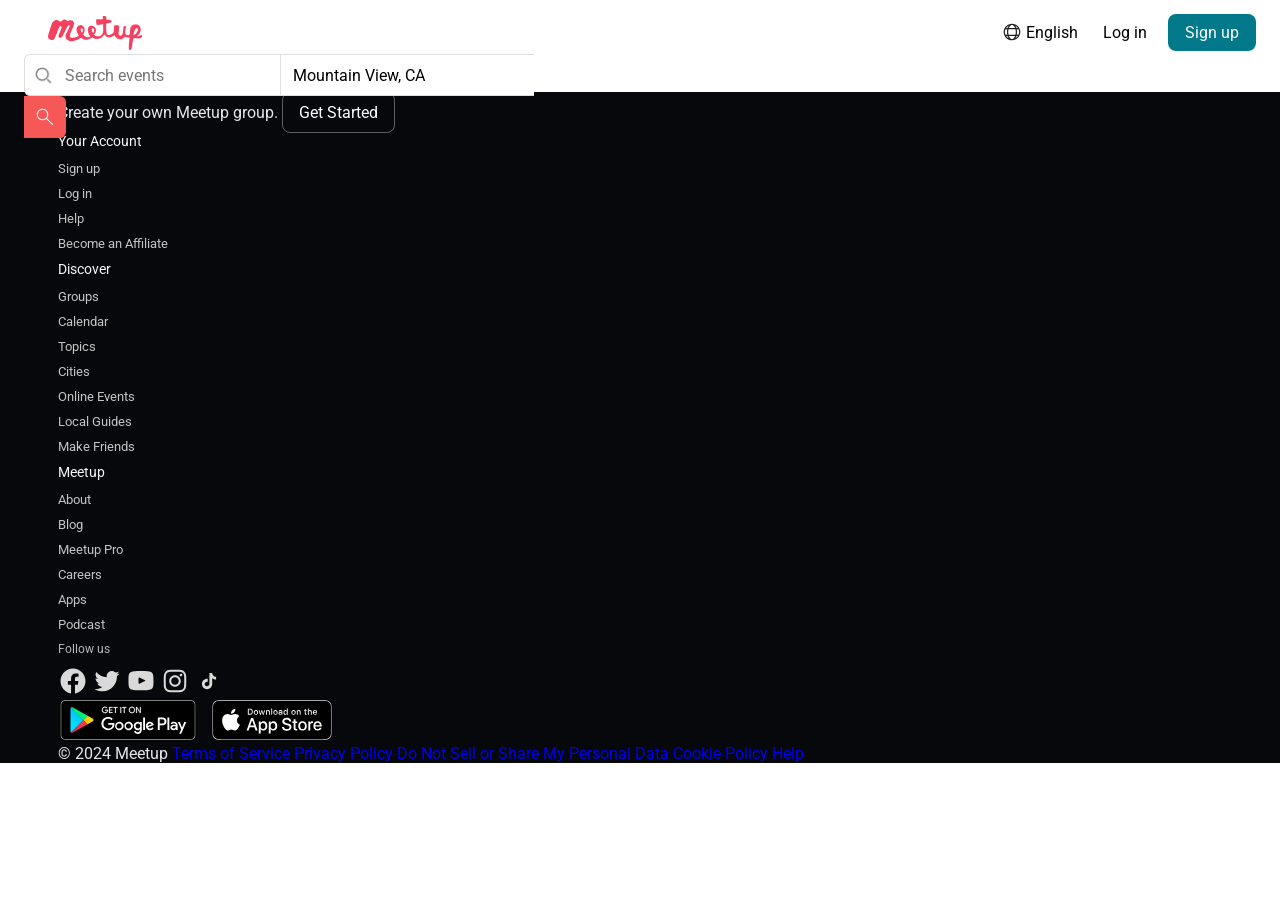
==== events.html @ e168e762 "add adaptiv" ====
<!DOCTYPE html>
<html lang="en">
  <head>
    <meta charset="UTF-8" />
    <meta name="viewport" content="width=device-width, initial-scale=1.0" />
    <title>Final-Project-Front-end</title>
    <link rel="stylesheet" href="./styles/style.css" />

    <link rel="preconnect" href="https://fonts.googleapis.com" />
    <link rel="preconnect" href="https://fonts.gstatic.com" crossorigin />
    <link
      href="https://fonts.googleapis.com/css2?family=Roboto:ital,wght@0,100..900;1,100..900&display=swap"
      rel="stylesheet"
    />

    <link
      rel="stylesheet"
      href="https://fonts.googleapis.com/css2?family=Material+Symbols+Outlined:opsz,wght,FILL,GRAD@20..48,100..700,0..1,-50..200"
    />
  </head>

  <body>
    <div class="container">
      <!-- -------Header------- -->
      <header>
        <div class="headerFlex">
          <div class="logo-btn">
            <a href="/" class="logo">
              <img src="./assets/logo/meetup_logo.svg" alt="Meetup logo" />
            </a>
          </div>

          <div class="search-bar">
            <input
              type="text"
              class="search-input"
              name="search"
              placeholder="Search events"
            />
            <input
              type="text"
              class="location-input"
              name="city search"
              value="Mountain View, CA"
            />
          </div>
          <button class="search-button">
            <span class="material-symbols-outlined"> search </span>
          </button>
        </div>

        <div class="headerMenu">
          <div class="choose-language-wrapper">
            <div class="globe-icon">
              <img src="./assets/icons/globe.svg" alt="Globe icon" />
            </div>
            <span class="language">English</span>
          </div>
          <div class="login-signup">
            <button class="button login-btn">Log in</button>
            <button class="button signup-btn">Sign up</button>
          </div>
        </div>
      </header>

      <!-- -------Main------- -->
      <main></main>

      <!-- -------footer------- -->

      <footer class="footer">
        <div class="footer-container">
          <div class="container footer__cta">
            <span>Create your own Meetup group.</span>
            <button class="btn-outline" type="button">Get Started</button>
          </div>

          <div class="container footer__cols">
            <div class="footerCol">
              <h4>Your Account</h4>
              <a href="#">Sign up</a>
              <a href="#">Log in</a>
              <a href="#">Help</a>
              <a href="#">Become an Affiliate</a>
            </div>

            <div class="footerCol">
              <h4>Discover</h4>
              <a href="#">Groups</a>
              <a href="#">Calendar</a>
              <a href="#">Topics</a>
              <a href="#">Cities</a>
              <a href="#">Online Events</a>
              <a href="#">Local Guides</a>
              <a href="#">Make Friends</a>
            </div>

            <div class="footerCol">
              <h4>Meetup</h4>
              <a href="#">About</a>
              <a href="#">Blog</a>
              <a href="#">Meetup Pro</a>
              <a href="#">Careers</a>
              <a href="#">Apps</a>
              <a href="#">Podcast</a>
            </div>
          </div>

          <div class="container footer__bottomRow">
            <div>
              <div class="footerSmallTitle">Follow us</div>
              <div class="footer__socials">
                <img src="./assets/icons/facebook.svg" alt="" />
                <img src="./assets/icons/twitter.svg" alt="" />
                <img src="./assets/icons/youtube.svg" alt="" />
                <img src="./assets/icons/instagram.svg" alt="" />
                <img src="./assets/icons/tiktok.svg" alt="" />
              </div>
            </div>

            <div class="footer__apps">
              <img src="./assets/logo/google_play.svg" alt="Google Play" />
              <img src="./assets/logo/app_store.svg" alt="App Store" />
            </div>
          </div>

          <div class="container footer__legal">
            <span>© 2024 Meetup</span>
            <a href="#">Terms of Service</a>
            <a href="#">Privacy Policy</a>
            <a href="#">Do Not Sell or Share My Personal Data</a>
            <a href="#">Cookie Policy</a>
            <a href="#">Help</a>
          </div>
        </div>
      </footer>
    </div>
  </body>
  <script src="./scripts/script.js"></script>
</html>
---- styles/style.css ----
* {
  margin: 0;
  padding: 0;
  box-sizing: border-box;
  font-family: "Roboto", sans-serif;
  font-size: 16px;
}

body {
  max-width: 1512px;
  margin: 0 auto;
}

a {
  text-decoration: none;
}

h1 {
  font-size: 42px;
  font-weight: 700;
}

h2 {
  font-size: 28px;
  font-weight: 600;
}

.section {
  padding: 56px 0;
}

@media (max-width: 480px) {
  * {
    font-size: 12px;
  }
  h1 {
    font-size: 25px;
  }
  h2 {
    font-size: 20px;
  }
}
/***** -- Footer -- *****/
.footer-container {
  max-width: 1196px;
  margin: 0 auto;
  padding: 0 16px;
}

.footer {
  margin-top: 28px;
  background: #07080b;
  color: #e5e7eb;
}

.footer-cta {
  padding: 28px 0;
  display: flex;
  align-items: center;
  gap: 16px;
  border-bottom: 1px solid rgba(240, 234, 234, 0.12);
  font-weight: 500;
}

.btn-outline {
  background: transparent;
  color: #fff;
  border: 1px solid rgba(255, 255, 255, 0.35);
  padding: 10px 16px;
  border-radius: 8px;
  cursor: pointer;
}

.btn-outline:hover {
  border-color: #fff;
}

.footer-cta .btn-outline {
  margin-left: 0;
  padding: 8px 14px;
  font-size: 14px;
  border-radius: 6px;
}

.footer-cols {
  padding: 32px 0;
  display: grid;
  grid-template-columns: repeat(3, minmax(180px, 1fr));
  gap: 32px;
  border-bottom: 0;
}

.footerCol h4 {
  margin: 0 0 12px;
  font-size: 14px;
  font-weight: 400;
  color: rgb(246, 247, 248);
}

.footerCol a {
  display: block;
  width: -moz-fit-content;
  width: fit-content;
  margin: 0 0 10px;
  font-size: 13px;
  color: rgb(197, 196, 196);
}

.footerCol a:hover {
  opacity: 1;
  text-decoration: underline;
}

.footer-bottomRow {
  padding: 24px 0;
  display: flex;
  align-items: flex-end;
  justify-content: space-between;
  gap: 18px;
  flex-wrap: wrap;
}

.footerSmallTitle {
  font-size: 12px;
  color: rgba(229, 231, 235, 0.8);
  margin-bottom: 10px;
}

.footer-socials {
  display: flex;
  align-items: center;
  gap: 14px;
}

.footer-socials img {
  width: 20px;
  height: 20px;
  opacity: 0.9;
}

.footer-socials img:hover {
  opacity: 1;
}

.footer-apps {
  display: flex;
  align-items: center;
  gap: 16px;
}

.footer-apps img {
  height: 38px;
}

.footer-legal {
  padding: 18px 0 24px;
  display: flex;
  align-items: center;
  justify-content: flex-start;
  gap: 16px;
  flex-wrap: wrap;
  font-size: 12px;
  color: rgba(229, 231, 235, 0.8);
  border-top: 0;
}

.footer-legal a {
  color: rgba(229, 231, 235, 0.8);
  white-space: nowrap;
}

.footer-legal a:hover {
  color: #fff;
  text-decoration: underline;
}

@media (max-width: 768px) {
  .footer-cols {
    grid-template-columns: repeat(3, minmax(0, 1fr));
    gap: 16px;
  }
}
@media (max-width: 520px) {
  .footer-apps {
    display: none;
  }
  .footer-legal a {
    display: none;
  }
}
/***** -- Header -- *****/
header {
  display: flex;
  padding: 16px 24px;
  height: 64px;
  position: relative;
}

/* ------headerFlex-------- */
.logo {
  margin-right: 40px;
}

.logo img {
  height: 34px;
}

.search-bar-container {
  display: flex;
}

.search-bar {
  display: flex;
  align-items: center;
  max-width: 592px;
  height: 42px;
  border: 1px solid #ddd;
  border-radius: 0.4rem 0 0 0.4rem;
  border-right: none;
  overflow: hidden;
  background-color: #fff;
  flex-grow: 1;
}

.search-input,
.location-input {
  height: 100%;
  border: none;
  padding: 0 12px;
  font-weight: regular;
  outline: none;
}

.search-input {
  flex: 1;
  padding-left: 40px;
  background-image: url(../assets/icons/search1.png);
  background-repeat: no-repeat;
  background-position: 0.5rem center;
  background-size: 1.3rem;
}

.location-input {
  width: 254px;
  border-left: 1px solid #e0e0e0;
}

.search-button {
  width: 42px;
  height: 42px;
  border: none;
  border-radius: 0 0.4rem 0.4rem 0;
  background-color: rgb(246, 88, 88);
  color: #fff;
  cursor: pointer;
  display: flex;
  align-items: center;
  justify-content: center;
}

.search-button:hover {
  background-color: #e04345;
}

.material-symbols-outlined {
  font-variation-settings: "FILL" 0, "wght" 200, "GRAD" 0, "opsz" 24;
}

/* ------headerMenu-------- */
.headerMenu {
  margin-left: auto;
  font-size: 16px;
  display: flex;
  align-items: center;
  gap: 1.5rem;
}

.choose-language-wrapper {
  display: flex;
  align-items: center;
  gap: 4px;
  cursor: pointer;
}

.globe-icon {
  display: flex;
  justify-content: center;
  align-items: center;
}

.button {
  padding: 8px 16px;
  cursor: pointer;
  border-radius: 8px;
  border: 1px solid transparent;
}

.login-btn {
  background-color: transparent;
  padding-left: 0px;
}

.login-btn:hover {
  background-color: #dff9f9;
}

.signup-btn {
  background-color: #02798a;
  color: #fff;
}

.signup-btn:hover {
  background-color: #025865;
}

@media (max-width: 1024px) {
  .location-input {
    display: none;
  }
}
@media (max-width: 768px) {
  .search-bar-container {
    position: absolute;
    top: 100%;
    margin: 8px auto;
    left: 24px;
    right: 24px;
    width: auto;
  }
  .headerMenu {
    font-size: 12px;
  }
  .logo {
    margin-right: 8px;
  }
}
@media (max-width: 480px) {
  .logo-btn {
    max-width: 100px;
    flex-shrink: 1;
  }
  .logo img {
    width: 100%;
    height: auto;
  }
  .headerMenu {
    gap: 0.5rem;
    flex-shrink: 0;
  }
  .search-input,
  .location-input {
    font-size: 12px;
  }
  .button {
    font-size: 12px;
    padding: 6px 12px;
  }
  .choose-language-wrapper {
    font-size: 12px;
  }
  .login-signup .login-btn {
    padding: 6px 0px;
    margin-right: 0.5rem;
  }
}
/***** -- Main -- *****/
main {
  max-width: 1196px;
  margin: 0 auto;
}

@media (max-width: 393px) {
  main {
    padding: 12px;
  }
}
.heading {
  display: flex;
  flex-direction: row;
  justify-content: space-between;
  align-items: center;
  margin-top: 68px;
}

.heading-data {
  max-width: 608px;
  flex-grow: 1;
}

h1 {
  margin-bottom: 24px;
  line-height: 52px;
}

.heading-data p {
  margin-bottom: 24px;
  line-height: 24px;
}

.Join-Meetup-btn {
  background-color: rgb(0, 121, 138);
  border-radius: 8px;
  width: 125px;
  height: 40px;
  cursor: pointer;
}

.Join-Meetup-btn:hover {
  background-color: #025865;
}

.Join-Meetup-btn a {
  display: flex;
  justify-content: center;
  align-items: center;
  height: 100%;
  color: white;
  text-decoration: none;
}

.heading-img {
  flex-grow: 1;
}

.heading-img img {
  display: block;
  margin: 0 auto;
}

.heading-img-adapt {
  display: none;
}

.heading-img-adapt img {
  display: block;
  margin: 0 auto 16px;
  width: 70%;
}

@media (max-width: 768px) {
  .heading-img-adapt {
    display: block;
  }
  .heading-img {
    display: none;
  }
  .Join-Meetup-btn {
    margin: 0 auto;
  }
}
@media (max-width: 480px) {
  .Join-Meetup-btn {
    width: 100px;
    height: 32px;
  }
}
/* -------Events Section------- */
.EventsNear-header,
.OnlineEvents-header {
  display: flex;
  flex-direction: row;
  justify-content: space-between;
  align-items: center;
}

.EventsNear-heading-search-bar,
.OnlineEvents-heading-search-bar {
  display: flex;
  flex-direction: row;
  align-items: center;
  gap: 8px;
}

.EventsNear-heading-search-bar h2 {
  width: 160px;
}

.EventsNear-search-bar {
  display: flex;
  flex-direction: row;
  align-items: center;
  padding: 12px 8px 8px 12px;
  color: rgb(0, 121, 138);
  background-color: rgba(151, 202, 209, 0.12);
  border-radius: 0.5rem;
}

.EventsNear-location-input {
  color: rgb(0, 121, 138);
  background-color: rgba(151, 202, 209, 0);
  font-size: 20px;
  font-weight: 600;
  border: none;
  border-radius: 0.5rem;
  width: 186px;
}

.EventsNear-edit-btn {
  width: 22px;
  height: 22px;
  border: none;
  color: rgb(0, 121, 138);
  background-color: rgba(151, 202, 209, 0);
}

.see-events-link {
  color: #00798a;
  font-weight: 500;
}

@media (max-width: 768px) {
  .EventsNear-heading-search-bar__right,
  .OnlineEvents-heading-search-bar__right {
    display: none;
  }
}
@media (max-width: 480px) {
  .EventsNear-location-input {
    width: 128px;
    font-size: 16px;
  }
  .EventsNear-heading-search-bar h2 {
    width: 110px;
  }
}
.join-meetup-inner {
  background-color: rgba(151, 202, 209, 0.08);
  border-radius: 8px;
  display: flex;
  align-items: center;
  justify-content: space-between;
  gap: 48px;
  padding: 24px 56px;
}

.join-meetup-content {
  max-width: 739px;
  display: flex;
  flex-direction: column;
  gap: 16px;
}

.join-meetup-image img {
  max-width: 340px;
  display: block;
}

.join-meet-up-btn {
  padding: 8px 16px;
  cursor: pointer;
  border-radius: 8px;
  width: 100%;
  max-width: 190px;
  background-color: #e32359;
  border: 1px solid #e32359;
  color: #fff;
}

.join-meet-up-btn:hover {
  background-color: #cf2253;
}

.join-meetup-image-adapt {
  display: none;
}

@media (max-width: 768px) {
  .join-meetup-image-adapt {
    display: block;
    margin: 0 auto;
  }
  .join-meetup-image {
    display: none;
  }
  .join-meet-up-btn {
    font-size: 16px;
  }
}
@media (max-width: 480px) {
  .join-meetup-image-adapt img {
    width: 95%;
  }
}
@media (max-width: 393px) {
  .join-meetup-image-adapt img {
    width: 80%;
  }
}
.categories {
  display: grid;
  grid-template-columns: repeat(8, 1fr);
  gap: 12px;
  margin-top: 20px;
}

.category {
  background: #f6fffe;
  border-radius: 12px;
  padding: 16px 12px;
  text-align: center;
  display: flex;
  flex-direction: column;
  align-items: center;
  justify-content: center;
  gap: 10px;
  min-height: 112px;
}

.category img {
  width: 20px;
  height: 20px;
  margin: 0;
  opacity: 0.9;
}

.category span {
  font-size: 13px;
  color: #1f242c;
  font-weight: 500;
  line-height: 1.25;
  max-width: 80px;
}

@media (max-width: 960px) {
  .categories {
    grid-template-columns: repeat(4, 1fr);
  }
}
@media (max-width: 520px) {
  .categories {
    grid-template-columns: repeat(2, 1fr);
  }
}
.section p {
  color: var(--muted);
  font-size: 14px;
  line-height: 1.5;
  margin-top: 10px;
}

.cities {
  display: grid;
  grid-template-columns: repeat(5, 1fr);
  gap: 22px;
  margin-top: 24px;
}

.city {
  text-align: center;
}

.city img {
  width: 205px;
  height: 205px;
  margin: 0 auto 10px;
  border-radius: 999px;
  -o-object-fit: cover;
     object-fit: cover;
}

.city p {
  font-weight: 500;
}

@media (max-width: 1280px) {
  .cities {
    grid-template-columns: repeat(4, 1fr);
  }
  .miami {
    display: none;
  }
}
@media (max-width: 960px) {
  .cities {
    grid-template-columns: repeat(2, 1fr);
  }
}
@media (max-width: 520px) {
  .city img {
    width: 180px;
    height: 180px;
  }
}
@media (max-width: 480px) {
  .city img {
    width: 153px;
    height: 153px;
  }
}
@media (max-width: 393px) {
  .cities {
    gap: 10px;
  }
}
.how {
  display: grid;
  grid-template-columns: 1fr 1fr;
  gap: 16px;
  margin-top: 24px;
}

.how-card {
  background: #eef6f7;
  border-radius: 16px;
  padding: 28px;
  display: flex;
  gap: 14px;
  align-items: flex-start;
}

.how-icon {
  width: 42px;
  height: 42px;
  border-radius: 12px;
  background: #e7f2f3;
  display: flex;
  align-items: center;
  justify-content: center;
  flex: 0 0 auto;
}

.how-icon img {
  width: 41px;
  height: 41px;
}

.how-card {
  align-items: flex-start;
}

.how-content {
  max-width: 380px;
}

.how-card h4 {
  margin: 0 0 6px;
  font-size: 20px;
}

.how-card p {
  margin: 0 0 10px;
  color: #6b7280;
  line-height: 1.45;
  font-size: 14px;
}

.how-card a {
  color: #0f766e;
  font-weight: 500;
  font-size: 14px;
}

@media (max-width: 768px) {
  .how {
    grid-template-columns: 1fr;
  }
}
@media (max-width: 480px) {
  .how h4 {
    font-size: 12px;
  }
  .how p {
    font-size: 10px;
  }
  .subtext {
    display: none;
  }
}
.subtext {
  margin: 8px 0 16px;
  color: #6b7280;
  max-width: 90ch;
  line-height: 1.55;
}

.posts {
  display: grid;
  grid-template-columns: repeat(3, 1fr);
  gap: 18px;
  margin-top: 24px;
}

.post img {
  width: 100%;
  aspect-ratio: 16/9;
  -o-object-fit: cover;
     object-fit: cover;
  border-radius: 14px;
}

.post h3 {
  margin: 10px 0 6px;
  font-size: 18px;
  line-height: 1.25;
}

.post p {
  margin: 0 0 10px;
  color: #6b7280;
  font-size: 16px;
  line-height: 1.5;
}

.post a {
  color: #0f766e;
  font-weight: 500;
  font-size: 14px;
}

.post a:hover {
  text-decoration: underline;
}

@media (max-width: 768px) {
  .posts {
    grid-template-columns: 1fr;
  }
}
@media (max-width: 480px) {
  .post h3 {
    font-size: 16px;
  }
  .post p {
    font-size: 12px;
  }
  .subtext {
    display: none;
  }
}/*# sourceMappingURL=style.css.map */
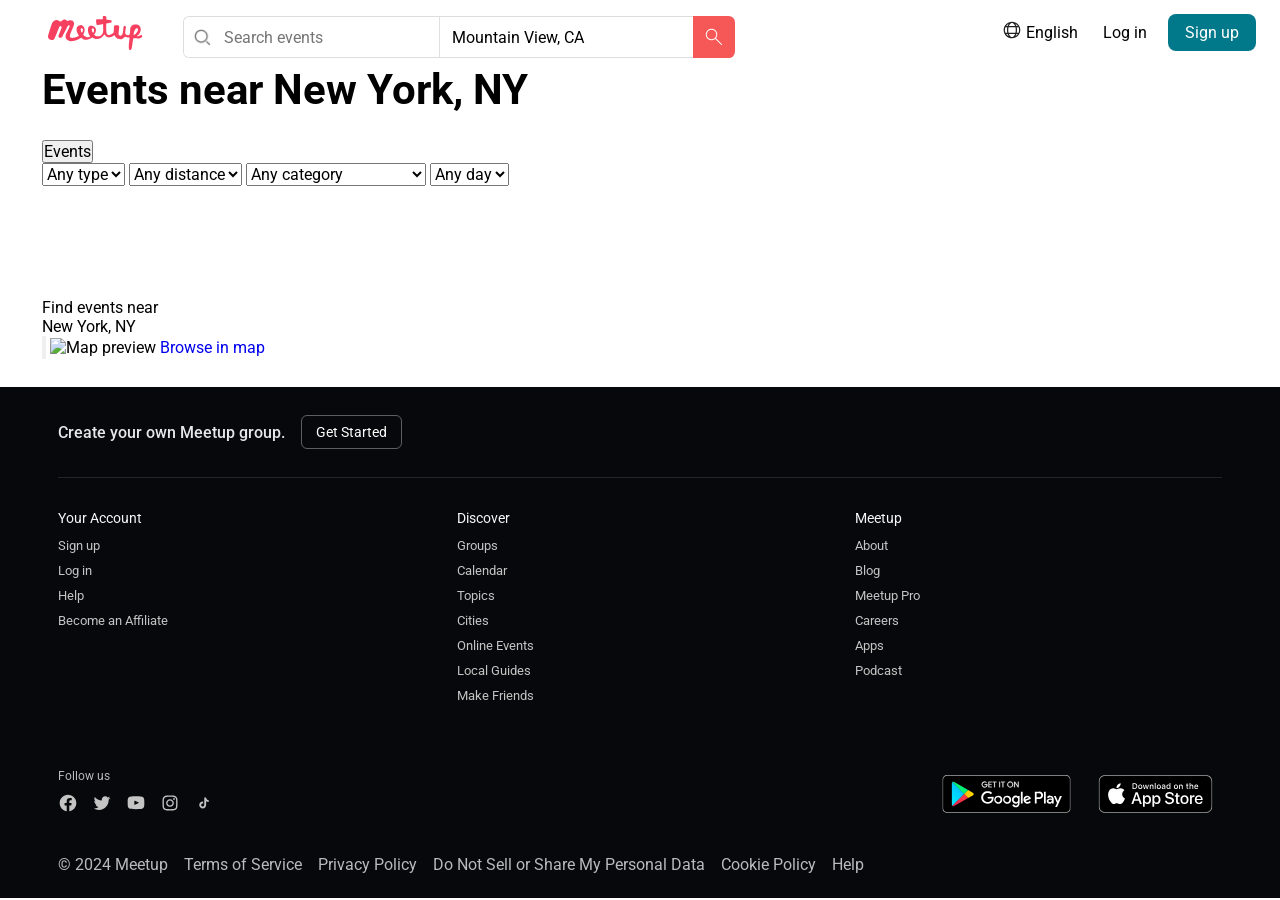
==== commit 8204e18b: "add js" ====
--- a/events.html
+++ b/events.html
@@ -23,13 +23,14 @@
     <div class="container">
       <!-- -------Header------- -->
       <header>
-        <div class="headerFlex">
-          <div class="logo-btn">
-            <a href="/" class="logo">
-              <img src="./assets/logo/meetup_logo.svg" alt="Meetup logo" />
-            </a>
-          </div>
-
+        <!-- <div class="headerFlex"> -->
+        <div class="logo">
+          <a href="/">
+            <img src="./assets/logo/meetup_logo.svg" alt="Meetup logo" />
+          </a>
+        </div>
+
+        <div class="search-bar-container">
           <div class="search-bar">
             <input
               type="text"
@@ -48,10 +49,11 @@
             <span class="material-symbols-outlined"> search </span>
           </button>
         </div>
-
-        <div class="headerMenu">
+        <!-- </div> -->
+
+        <div id="headerMenu" class="headerMenu">
           <div class="choose-language-wrapper">
-            <div class="globe-icon">
+            <div class="c">
               <img src="./assets/icons/globe.svg" alt="Globe icon" />
             </div>
             <span class="language">English</span>
@@ -64,18 +66,99 @@
       </header>
 
       <!-- -------Main------- -->
-      <main></main>
+      <main class="eventsPage container">
+        <section class="eventsLeft">
+          <h1 class="eventsTitle">Events near New York, NY</h1>
+
+          <div class="eventsTabs">
+            <button class="tab tab--active" type="button">Events</button>
+          </div>
+
+          <section class="filters" aria-label="Filters">
+            <div class="filters__scroller">
+              <select id="filter-type" aria-label="Type">
+                <option value="any">Any type</option>
+                <option value="online">Online</option>
+                <option value="offline">Offline</option>
+              </select>
+
+              <select id="filter-distance" aria-label="Distance">
+                <option value="any">Any distance</option>
+                <option value="5">5 km</option>
+                <option value="10">10 km</option>
+                <option value="15">15 km</option>
+                <option value="25">25 km</option>
+                <option value="50">50 km</option>
+                <option value="75">75 km</option>
+                <option value="100">100 km</option>
+              </select>
+
+              <select id="filter-category" aria-label="Category">
+                <option value="any">Any category</option>
+                <option value="Social Activities">Social Activities</option>
+                <option value="Hobbies and Passions">
+                  Hobbies and Passions
+                </option>
+                <option value="Health and Wellbeing">
+                  Health and Wellbeing
+                </option>
+                <option value="Business">Business</option>
+                <option value="Technology">Technology</option>
+              </select>
+
+              <select id="filter-day" aria-label="Day">
+                <option value="any">Any day</option>
+              </select>
+            </div>
+            <div class="filters__track" aria-hidden="true"></div>
+          </section>
+
+          <section class="section">
+            <div class="eventsList" id="eventsGrid"></div>
+          </section>
+        </section>
+
+        <aside class="mapCard" aria-label="Map">
+          <div class="mapCard__head">
+            <div class="mapCard__title">
+              <div class="mapCard__small">Find events near</div>
+              <div class="mapCard__city">New York, NY</div>
+            </div>
+          </div>
+
+          <div class="mapCard__body">
+            <button class="mapCard__close" type="button" aria-label="Close map">
+              <img src="images/iu_icons/close.svg" alt="" />
+            </button>
+
+            <img
+              class="mapCard__img"
+              src="images/map/map-thumbnail.png"
+              alt="Map preview"
+            />
+
+            <a class="mapCard__btn" href="#" role="button">
+              Browse in map
+              <img
+                class="mapCard__btnIcon"
+                src="images/iu_icons/expandMapIcon.svg"
+                alt=""
+              />
+            </a>
+          </div>
+        </aside>
+      </main>
 
       <!-- -------footer------- -->
 
       <footer class="footer">
         <div class="footer-container">
-          <div class="container footer__cta">
+          <div class="container footer-cta">
             <span>Create your own Meetup group.</span>
             <button class="btn-outline" type="button">Get Started</button>
           </div>
 
-          <div class="container footer__cols">
+          <div class="container footer-cols">
             <div class="footerCol">
               <h4>Your Account</h4>
               <a href="#">Sign up</a>
@@ -106,10 +189,10 @@
             </div>
           </div>
 
-          <div class="container footer__bottomRow">
+          <div class="container footer-bottomRow">
             <div>
               <div class="footerSmallTitle">Follow us</div>
-              <div class="footer__socials">
+              <div class="footer-socials">
                 <img src="./assets/icons/facebook.svg" alt="" />
                 <img src="./assets/icons/twitter.svg" alt="" />
                 <img src="./assets/icons/youtube.svg" alt="" />
@@ -118,13 +201,13 @@
               </div>
             </div>
 
-            <div class="footer__apps">
+            <div class="footer-apps">
               <img src="./assets/logo/google_play.svg" alt="Google Play" />
               <img src="./assets/logo/app_store.svg" alt="App Store" />
             </div>
           </div>
 
-          <div class="container footer__legal">
+          <div class="container footer-legal">
             <span>© 2024 Meetup</span>
             <a href="#">Terms of Service</a>
             <a href="#">Privacy Policy</a>
--- a/styles/style.css
+++ b/styles/style.css
@@ -461,6 +461,7 @@
   flex-direction: row;
   justify-content: space-between;
   align-items: center;
+  margin-bottom: 28px;
 }
 
 .EventsNear-heading-search-bar,
@@ -508,11 +509,121 @@
   font-weight: 500;
 }
 
+/* ------------------------------------- */
+.events-grid {
+  display: grid;
+  grid-template-columns: repeat(4, 1fr);
+  -moz-column-gap: 24px;
+       column-gap: 24px;
+  row-gap: 70px;
+}
+
+.event-card__title,
+.event-card__meta,
+.event-card__text {
+  white-space: normal;
+  overflow-wrap: break-word;
+  word-break: normal;
+}
+
+.event-card__content {
+  max-width: 100%;
+  display: flex;
+  flex-direction: column;
+  gap: 8px;
+}
+
+.event-card__title {
+  margin: 0;
+  font-size: 20px;
+  font-weight: 500;
+  line-height: 1.2;
+  color: #111827;
+}
+
+.event-card__meta {
+  font-size: 14px;
+  font-weight: 500;
+  color: #6b7280;
+}
+
+.event-card--grid .event-card__date {
+  font-size: 14px;
+  line-height: 1.2;
+  color: #212121;
+}
+
+.event-card--grid .event-card__content {
+  width: 100%;
+  max-width: 256px;
+}
+
+.event-card--grid {
+  max-width: 272px;
+  display: flex;
+  flex-direction: column;
+  gap: 12px;
+}
+
+.event-card--grid .event-card__img {
+  width: 100%;
+  height: 153px;
+  border-radius: 12px;
+  -o-object-fit: cover;
+     object-fit: cover;
+}
+
+.event-card--grid .event-card__row {
+  display: flex;
+  align-items: center;
+  gap: 8px;
+  font-size: 14px;
+  color: #111827;
+}
+
+.event-card--grid .event-card__icon {
+  width: 18px;
+  height: 18px;
+  opacity: 0.85;
+  flex: 0 0 auto;
+}
+
+.event-card--grid .event-card__text {
+  line-height: 1.2;
+  font-size: 16px;
+}
+
+.event-card--list {
+  display: grid;
+  grid-template-columns: 180px 1fr;
+  gap: 16px;
+  padding: 10px 0 50px;
+  border-bottom: 1px solid #e5e7eb;
+  margin-bottom: 24px;
+}
+
+.event-card--list .event-card__img {
+  width: 160px;
+  height: 90px;
+  border-radius: 12px;
+  -o-object-fit: cover;
+     object-fit: cover;
+}
+
+/* ------------------------------------- */
+@media (max-width: 1024px) {
+  .events-grid {
+    grid-template-columns: repeat(3, 1fr);
+  }
+}
 @media (max-width: 768px) {
   .EventsNear-heading-search-bar__right,
   .OnlineEvents-heading-search-bar__right {
     display: none;
   }
+  .events-grid {
+    grid-template-columns: repeat(2, 1fr);
+  }
 }
 @media (max-width: 480px) {
   .EventsNear-location-input {
@@ -521,6 +632,61 @@
   }
   .EventsNear-heading-search-bar h2 {
     width: 110px;
+  }
+  .event-card__date {
+    font-size: 10px;
+  }
+  .events-grid {
+    display: grid;
+    grid-template-columns: 1fr;
+    row-gap: 20px;
+    padding-bottom: 28px;
+  }
+  .event-card--grid {
+    display: flex;
+    flex-direction: row;
+    align-items: flex-start;
+    gap: 12px;
+    padding-bottom: 14px;
+    margin-bottom: 14px;
+    border-bottom: 1px solid #e5e7eb;
+  }
+  .events-grid .event-card--grid:first-child {
+    border-top: 1px solid #e5e7eb;
+    padding-top: 14px;
+  }
+  .events-grid .event-card--grid:last-child {
+    border-bottom: none;
+    padding-bottom: 0;
+    margin-bottom: 0;
+  }
+  .event-card--grid .event-card__img {
+    width: 95px;
+    height: 54px;
+    border-radius: 8px;
+    flex: 0 0 auto;
+    -o-object-fit: cover;
+       object-fit: cover;
+  }
+  .event-card--grid .event-card__content {
+    flex: 1 1 auto;
+    min-width: 0;
+    max-width: none;
+  }
+  .event-card--grid .event-card__title,
+  .event-card--grid .event-card__meta,
+  .event-card--grid .event-card__text {
+    white-space: normal;
+    overflow-wrap: anywhere;
+  }
+  .event-card__title {
+    font-size: 12px;
+  }
+  .event-card--grid .event-card__text {
+    font-size: 10px;
+  }
+  .event-card--grid .event-card__icon {
+    display: none;
   }
 }
 .join-meetup-inner {
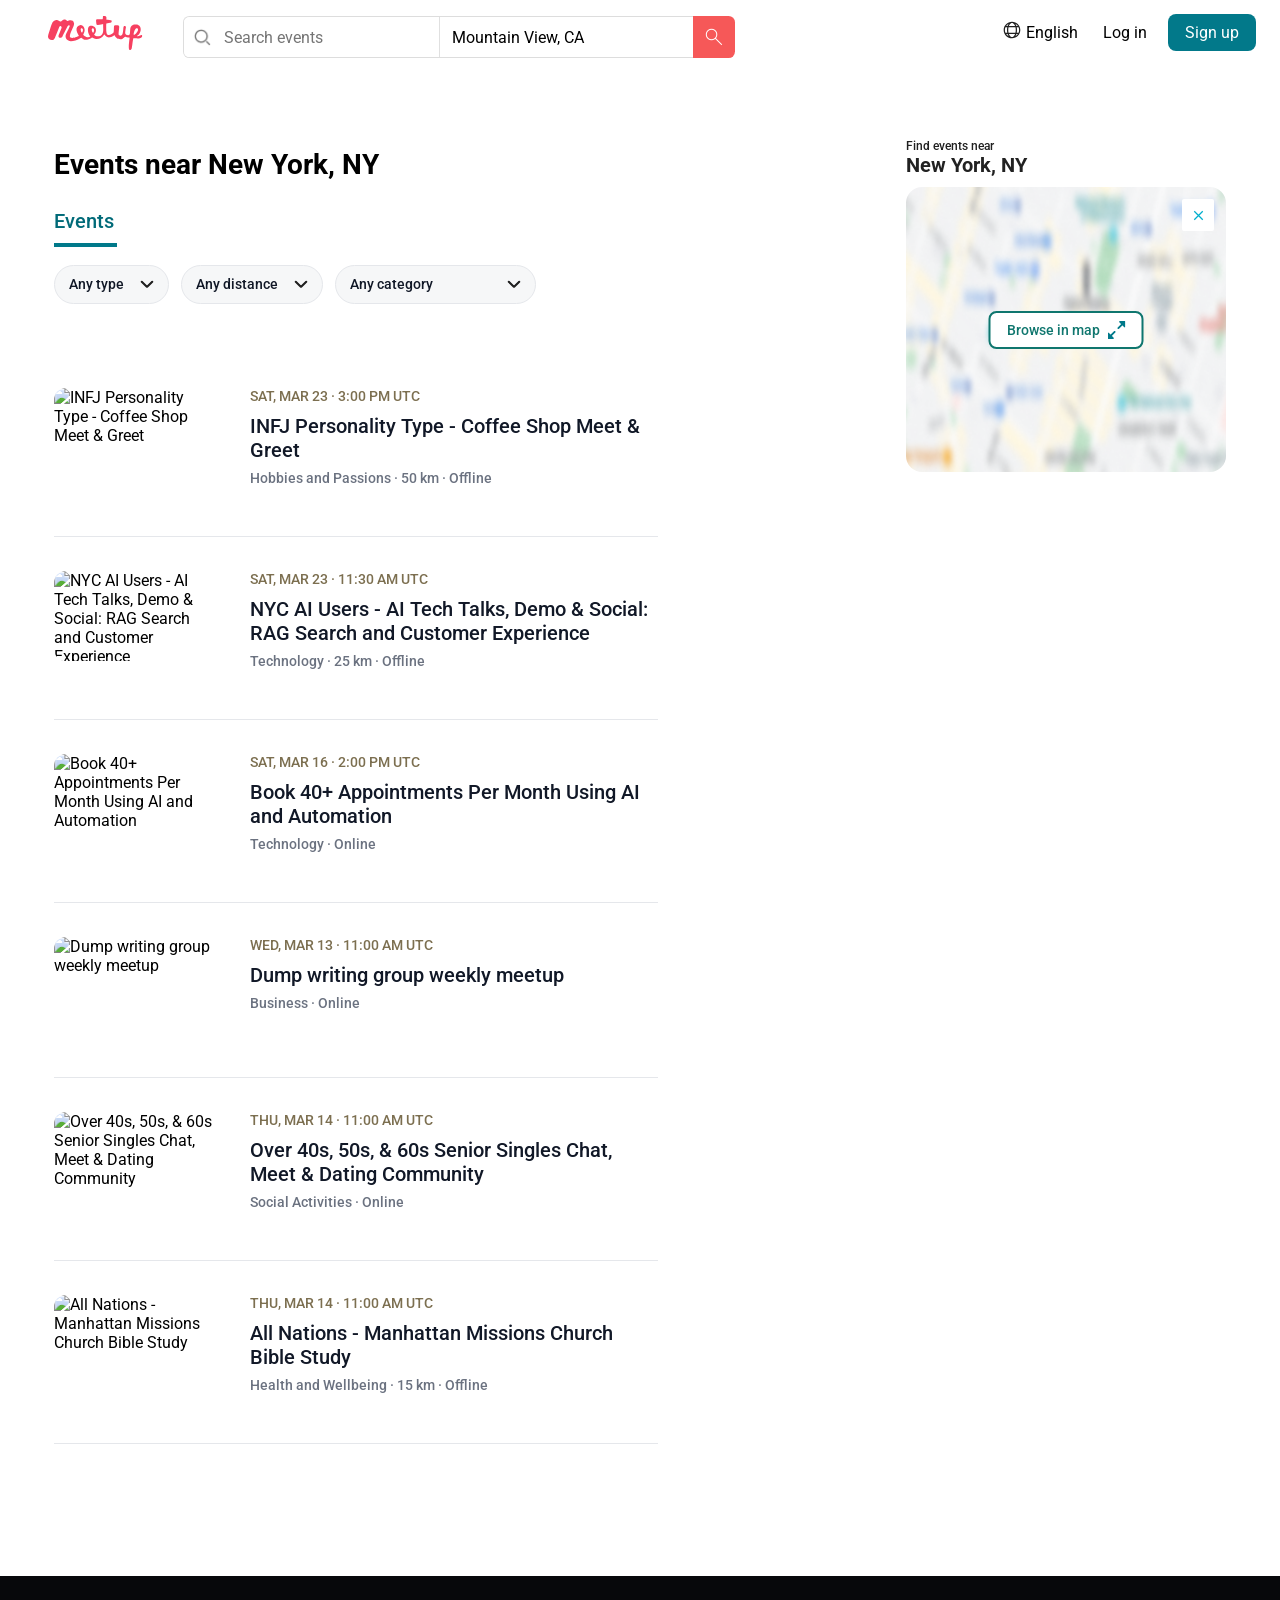
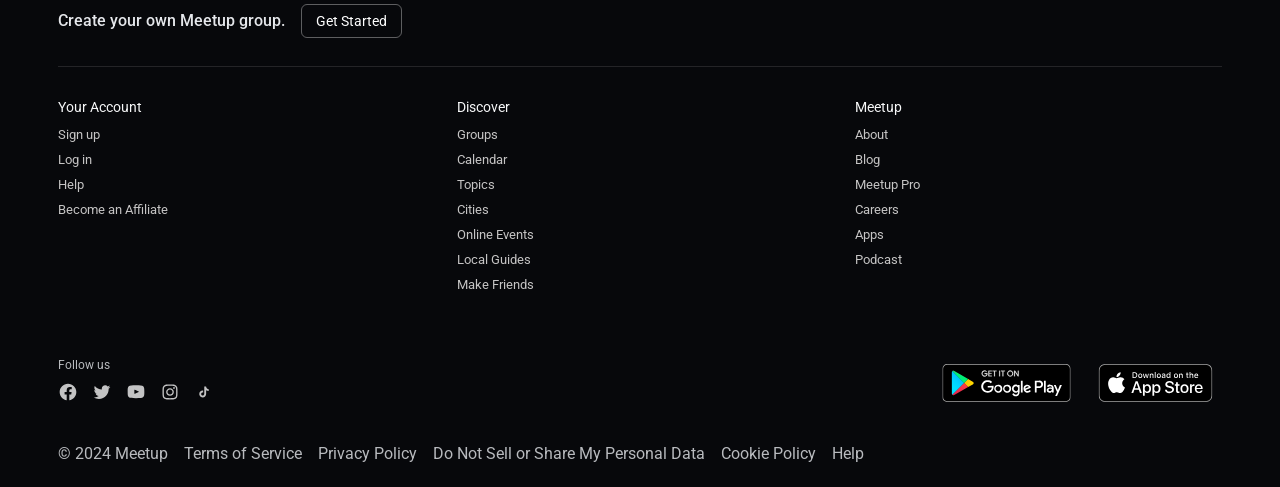
==== commit 5645ae3b: "add second-page" ====
--- a/events.html
+++ b/events.html
@@ -105,15 +105,11 @@
                 <option value="Business">Business</option>
                 <option value="Technology">Technology</option>
               </select>
-
-              <select id="filter-day" aria-label="Day">
-                <option value="any">Any day</option>
-              </select>
             </div>
             <div class="filters__track" aria-hidden="true"></div>
           </section>
 
-          <section class="section">
+          <section class="section eventsList-section">
             <div class="eventsList" id="eventsGrid"></div>
           </section>
         </section>
@@ -128,12 +124,12 @@
 
           <div class="mapCard__body">
             <button class="mapCard__close" type="button" aria-label="Close map">
-              <img src="images/iu_icons/close.svg" alt="" />
+              <img src="./assets/icons/close.svg" alt="" />
             </button>
 
             <img
               class="mapCard__img"
-              src="images/map/map-thumbnail.png"
+              src="./assets/map/map-thumbnail.png"
               alt="Map preview"
             />
 
@@ -141,7 +137,7 @@
               Browse in map
               <img
                 class="mapCard__btnIcon"
-                src="images/iu_icons/expandMapIcon.svg"
+                src="./assets/icons/expandMapIcon.svg"
                 alt=""
               />
             </a>
@@ -219,5 +215,5 @@
       </footer>
     </div>
   </body>
-  <script src="./scripts/script.js"></script>
+  <script src="./scripts/events.js"></script>
 </html>
--- a/styles/style.css
+++ b/styles/style.css
@@ -367,13 +367,9 @@
 main {
   max-width: 1196px;
   margin: 0 auto;
-}
-
-@media (max-width: 393px) {
-  main {
-    padding: 12px;
-  }
-}
+  padding: 12px;
+}
+
 .heading {
   display: flex;
   flex-direction: row;
@@ -559,7 +555,6 @@
 }
 
 .event-card--grid {
-  max-width: 272px;
   display: flex;
   flex-direction: column;
   gap: 12px;
@@ -992,4 +987,231 @@
   .subtext {
     display: none;
   }
+}
+.eventsPage {
+  padding: 75px 12px 24px;
+  display: grid;
+  grid-template-columns: 1fr 320px;
+  gap: 34px;
+  align-items: start;
+}
+
+.event-card__date {
+  font-size: 14px;
+  font-weight: 500;
+  color: #7c6f50;
+  text-transform: uppercase;
+  margin-bottom: 2px;
+}
+
+.eventsLeft {
+  min-width: 0;
+}
+
+.eventsTitle {
+  margin: 0 0 10px;
+  font-size: 28px;
+  font-weight: 700;
+}
+
+.eventsTabs {
+  margin: 0 0 14px;
+}
+
+.tab {
+  border: 0;
+  background: transparent;
+  font-weight: 500;
+  font-size: 20px;
+  color: #006a78;
+  padding: 8px 0;
+  cursor: default;
+}
+
+.tab--active {
+  position: relative;
+}
+
+.tab--active::after {
+  content: "";
+  position: absolute;
+  left: 0;
+  bottom: -6px;
+  width: 63px;
+  height: 4px;
+  background: #00798a;
+}
+
+.filters {
+  padding: 10px 0 18px;
+}
+
+.filters__scroller {
+  display: flex;
+  gap: 12px;
+  flex-wrap: wrap;
+  min-width: 0;
+  max-width: 100%;
+}
+
+.filters__scroller select {
+  appearance: none;
+  -webkit-appearance: none;
+  -moz-appearance: none;
+  cursor: pointer;
+  background: #f6f7f8;
+  border: 1px solid #e5e7eb;
+  border-radius: 999px;
+  padding: 10px 44px 10px 14px;
+  font-size: 14px;
+  line-height: 1.2;
+  color: #111827;
+  font-weight: 500;
+  background-image: url("../assets/icons/arrow-down.svg");
+  background-repeat: no-repeat;
+  background-position: right 14px center;
+  background-size: 14px 14px;
+}
+
+.filters__scroller select:hover {
+  background-color: #e5e7eb;
+}
+
+.filters__track {
+  display: none;
+  height: 6px;
+  border-radius: 999px;
+  background: #d1d5db;
+  margin-top: 10px;
+  position: relative;
+  overflow: hidden;
+}
+
+.filters__track::after {
+  content: "";
+  position: absolute;
+  top: 0;
+  left: var(--thumb-left, 0px);
+  width: var(--thumb-width, 40px);
+  height: 100%;
+  border-radius: 999px;
+  background: #9ca3af;
+}
+
+.eventsList-section {
+  max-width: 604px;
+}
+
+.mapCard {
+  position: sticky;
+  top: 90px;
+  border-radius: 16px;
+}
+
+.mapCard__head {
+  display: flex;
+  align-items: flex-start;
+  justify-content: space-between;
+  gap: 12px;
+  margin-bottom: 10px;
+}
+
+.mapCard__small {
+  font-size: 12px;
+  color: #212121;
+  font-weight: 500;
+}
+
+.mapCard__city {
+  font-size: 20px;
+  font-weight: 700;
+  color: #212121;
+}
+
+.mapCard__body {
+  width: min(350px, 100%);
+  height: 285px;
+  position: relative;
+  border-radius: 16px;
+  overflow: hidden;
+}
+
+.mapCard__img {
+  width: 100%;
+  height: 100%;
+  -o-object-fit: cover;
+     object-fit: cover;
+  filter: blur(1px);
+  transform: scale(1.02);
+}
+
+.mapCard__close {
+  position: absolute;
+  top: 12px;
+  right: 12px;
+  z-index: 2;
+  width: 32px;
+  height: 32px;
+  display: flex;
+  align-items: center;
+  justify-content: center;
+  background: #fff;
+  border: none;
+  border-radius: 6%;
+  cursor: pointer;
+}
+
+.mapCard__close img {
+  width: 15px;
+  height: 15px;
+}
+
+.mapCard__btn {
+  position: absolute;
+  top: 50%;
+  left: 50%;
+  transform: translate(-50%, -50%);
+  display: inline-flex;
+  align-items: center;
+  gap: 8px;
+  padding: 8px 16px;
+  background: #fff;
+  color: #0f766e;
+  border: 2px solid #0f766e;
+  border-radius: 8px;
+  font-size: 14px;
+  font-weight: 500;
+}
+
+.mapCard__btnIcon {
+  width: 18px;
+  height: 18px;
+  display: block;
+}
+
+@media (max-width: 1024px) {
+  .mapCard {
+    display: none;
+  }
+  .eventsPage {
+    grid-template-columns: 1fr;
+  }
+  .eventsList-section {
+    max-width: 80%;
+  }
+}
+@media (max-width: 480px) {
+  .event-card--list {
+    grid-template-columns: 95px 1fr;
+    gap: 12px;
+  }
+  .event-card--list .event-card__img {
+    width: 95px;
+    height: 64px;
+    border-radius: 8px;
+  }
+  .event-card--grid .event-card__date,
+  .event-card__meta {
+    font-size: 10px;
+  }
 }/*# sourceMappingURL=style.css.map */
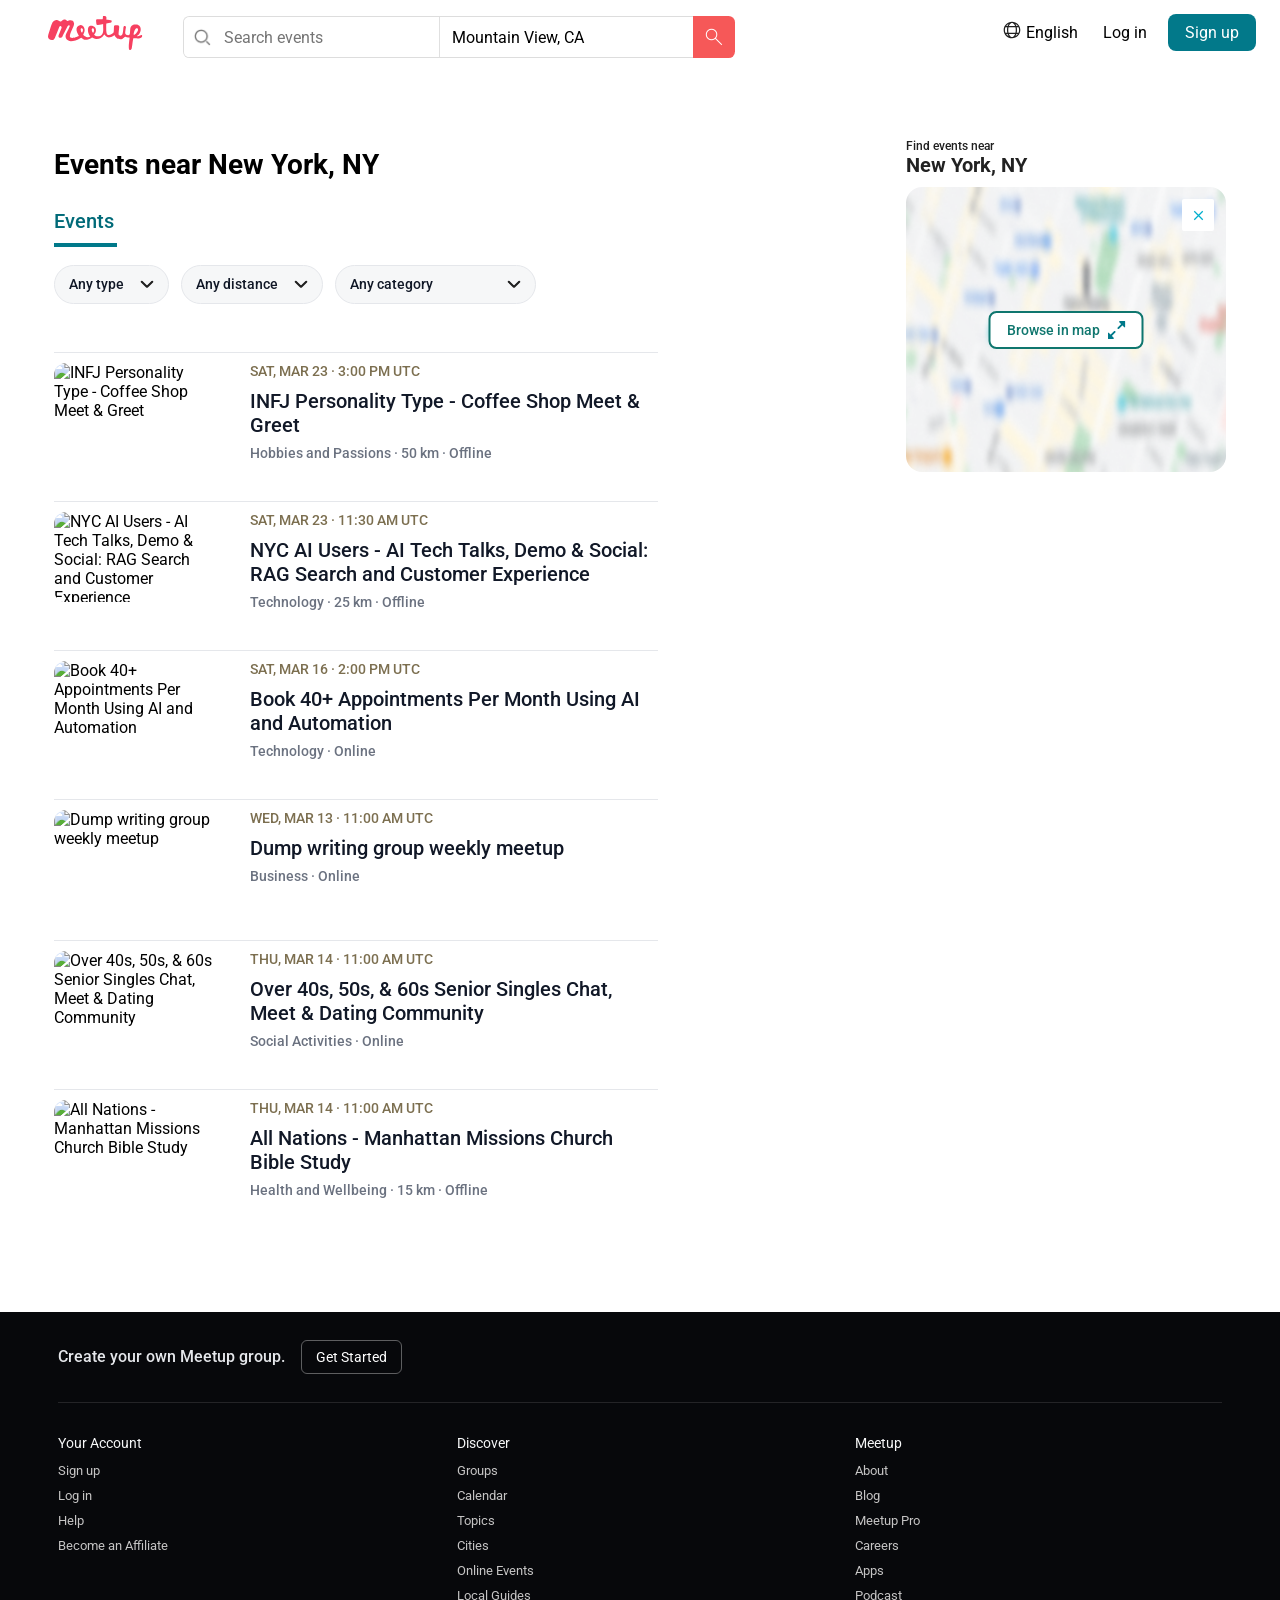
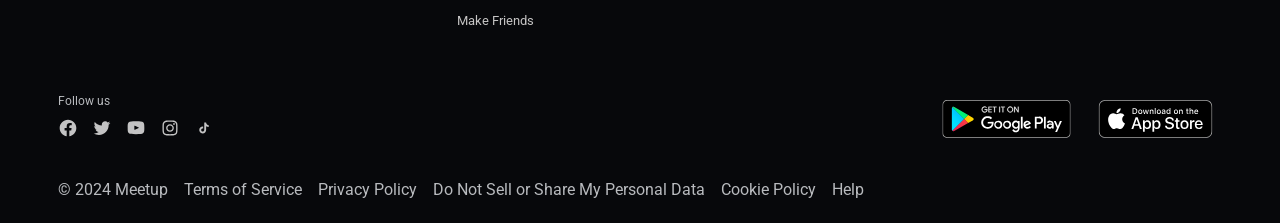
==== commit 2661b34d: "final fix" ====
--- a/events.html
+++ b/events.html
@@ -21,9 +21,7 @@
 
   <body>
     <div class="container">
-      <!-- -------Header------- -->
       <header>
-        <!-- <div class="headerFlex"> -->
         <div class="logo">
           <a href="/">
             <img src="./assets/logo/meetup_logo.svg" alt="Meetup logo" />
@@ -49,7 +47,6 @@
             <span class="material-symbols-outlined"> search </span>
           </button>
         </div>
-        <!-- </div> -->
 
         <div id="headerMenu" class="headerMenu">
           <div class="choose-language-wrapper">
@@ -65,7 +62,6 @@
         </div>
       </header>
 
-      <!-- -------Main------- -->
       <main class="eventsPage container">
         <section class="eventsLeft">
           <h1 class="eventsTitle">Events near New York, NY</h1>
@@ -106,7 +102,6 @@
                 <option value="Technology">Technology</option>
               </select>
             </div>
-            <div class="filters__track" aria-hidden="true"></div>
           </section>
 
           <section class="section eventsList-section">
@@ -144,8 +139,6 @@
           </div>
         </aside>
       </main>
-
-      <!-- -------footer------- -->
 
       <footer class="footer">
         <div class="footer-container">
--- a/styles/style.css
+++ b/styles/style.css
@@ -6,9 +6,14 @@
   font-size: 16px;
 }
 
+html {
+  background-color: #f5f5f5;
+}
+
 body {
   max-width: 1512px;
   margin: 0 auto;
+  background-color: white;
 }
 
 a {
@@ -26,7 +31,7 @@
 }
 
 .section {
-  padding: 56px 0;
+  padding: 30px 0;
 }
 
 @media (max-width: 480px) {
@@ -39,8 +44,10 @@
   h2 {
     font-size: 20px;
   }
-}
-/***** -- Footer -- *****/
+  .section {
+    padding: 15px 0;
+  }
+}
 .footer-container {
   max-width: 1196px;
   margin: 0 auto;
@@ -48,7 +55,7 @@
 }
 
 .footer {
-  margin-top: 28px;
+  margin-top: 20px;
   background: #07080b;
   color: #e5e7eb;
 }
@@ -188,7 +195,6 @@
     display: none;
   }
 }
-/***** -- Header -- *****/
 header {
   display: flex;
   padding: 16px 24px;
@@ -196,7 +202,6 @@
   position: relative;
 }
 
-/* ------headerFlex-------- */
 .logo {
   margin-right: 40px;
 }
@@ -266,7 +271,6 @@
   font-variation-settings: "FILL" 0, "wght" 200, "GRAD" 0, "opsz" 24;
 }
 
-/* ------headerMenu-------- */
 .headerMenu {
   margin-left: auto;
   font-size: 16px;
@@ -363,7 +367,6 @@
     margin-right: 0.5rem;
   }
 }
-/***** -- Main -- *****/
 main {
   max-width: 1196px;
   margin: 0 auto;
@@ -450,7 +453,6 @@
     height: 32px;
   }
 }
-/* -------Events Section------- */
 .EventsNear-header,
 .OnlineEvents-header {
   display: flex;
@@ -505,7 +507,6 @@
   font-weight: 500;
 }
 
-/* ------------------------------------- */
 .events-grid {
   display: grid;
   grid-template-columns: repeat(4, 1fr);
@@ -592,9 +593,9 @@
   display: grid;
   grid-template-columns: 180px 1fr;
   gap: 16px;
-  padding: 10px 0 50px;
-  border-bottom: 1px solid #e5e7eb;
-  margin-bottom: 24px;
+  padding-top: 10px;
+  border-top: 1px solid #e5e7eb;
+  margin-bottom: 40px;
 }
 
 .event-card--list .event-card__img {
@@ -605,7 +606,6 @@
      object-fit: cover;
 }
 
-/* ------------------------------------- */
 @media (max-width: 1024px) {
   .events-grid {
     grid-template-columns: repeat(3, 1fr);
@@ -642,9 +642,9 @@
     flex-direction: row;
     align-items: flex-start;
     gap: 12px;
-    padding-bottom: 14px;
+    padding-top: 14px;
     margin-bottom: 14px;
-    border-bottom: 1px solid #e5e7eb;
+    border-top: 1px solid #e5e7eb;
   }
   .events-grid .event-card--grid:first-child {
     border-top: 1px solid #e5e7eb;
@@ -987,6 +987,9 @@
   .subtext {
     display: none;
   }
+  .friendships-made h2 {
+    margin-bottom: 8px;
+  }
 }
 .eventsPage {
   padding: 75px 12px 24px;
@@ -1049,8 +1052,8 @@
 .filters__scroller {
   display: flex;
   gap: 12px;
-  flex-wrap: wrap;
-  min-width: 0;
+  flex-wrap: nowrap;
+  overflow: auto;
   max-width: 100%;
 }
 
@@ -1077,25 +1080,8 @@
   background-color: #e5e7eb;
 }
 
-.filters__track {
-  display: none;
-  height: 6px;
-  border-radius: 999px;
-  background: #d1d5db;
-  margin-top: 10px;
-  position: relative;
-  overflow: hidden;
-}
-
-.filters__track::after {
-  content: "";
-  position: absolute;
-  top: 0;
-  left: var(--thumb-left, 0px);
-  width: var(--thumb-width, 40px);
-  height: 100%;
-  border-radius: 999px;
-  background: #9ca3af;
+.filters__scroller select:focus {
+  outline: none;
 }
 
 .eventsList-section {
